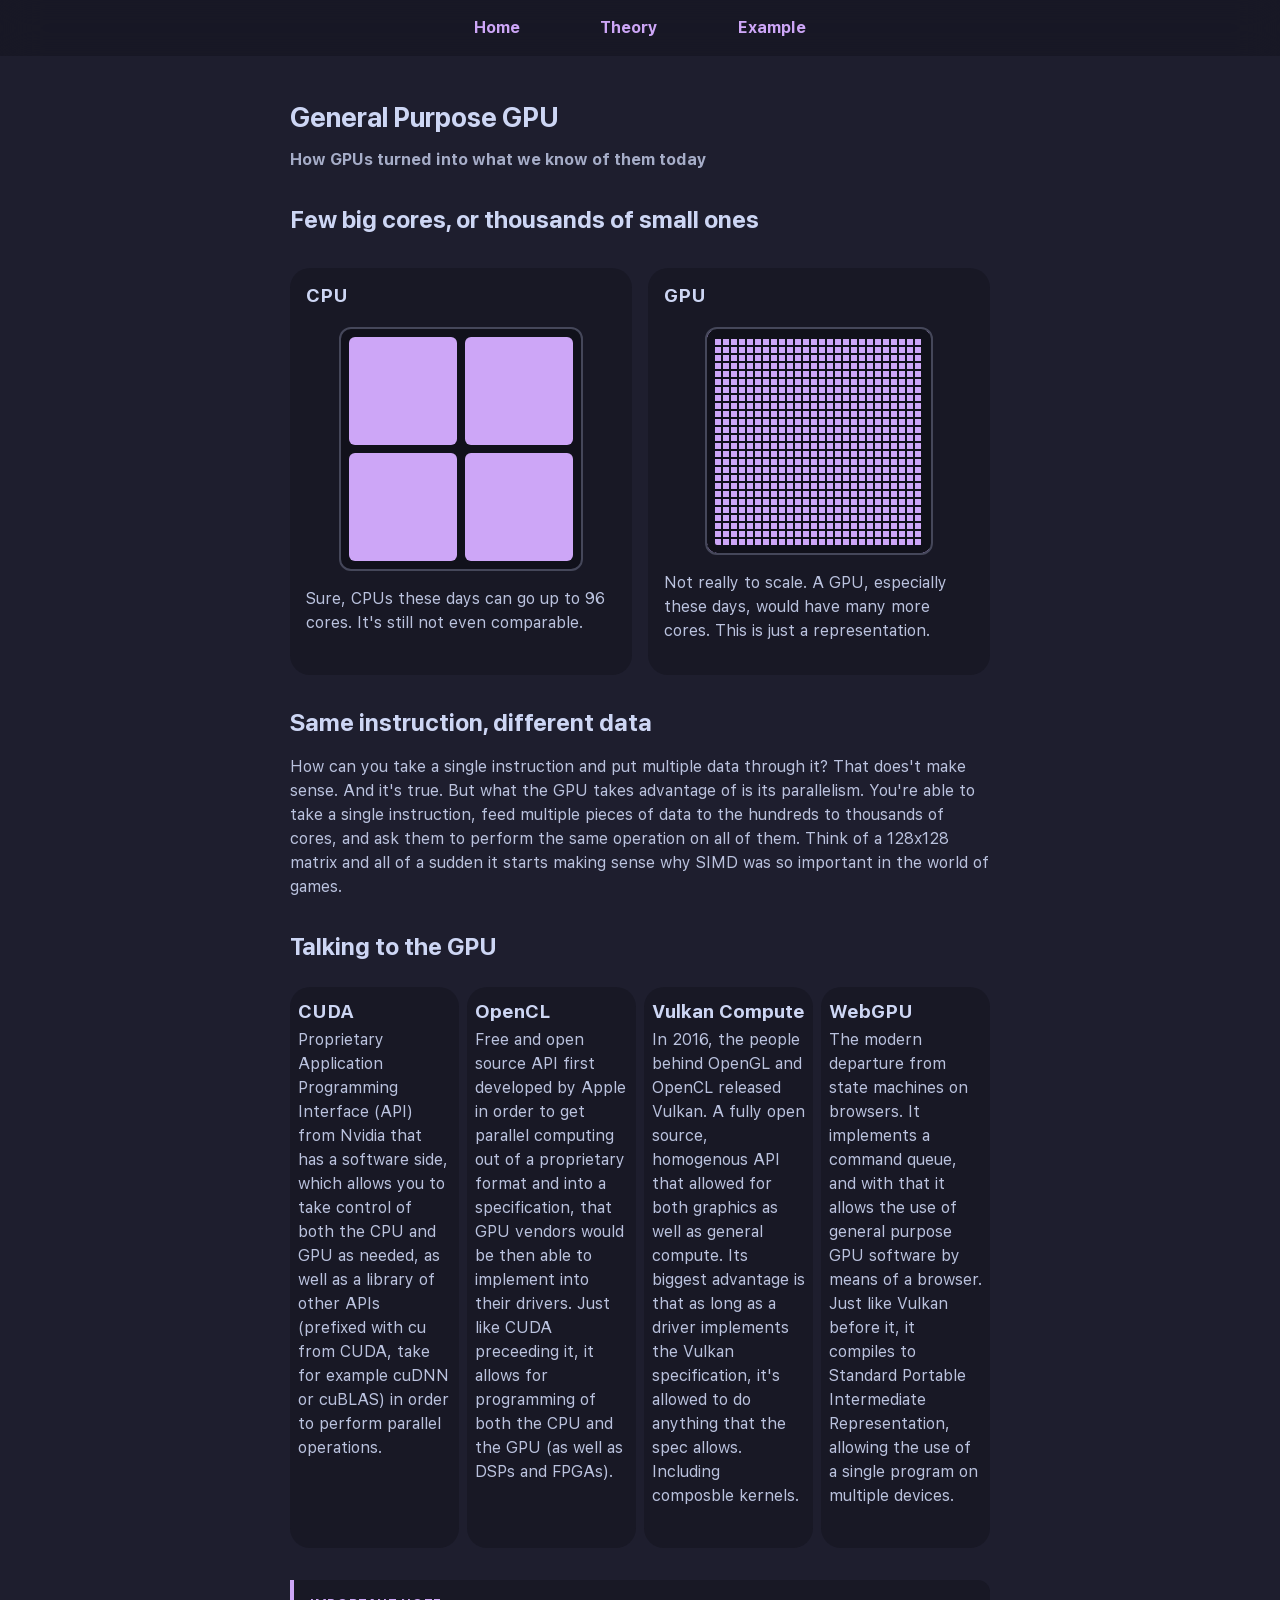
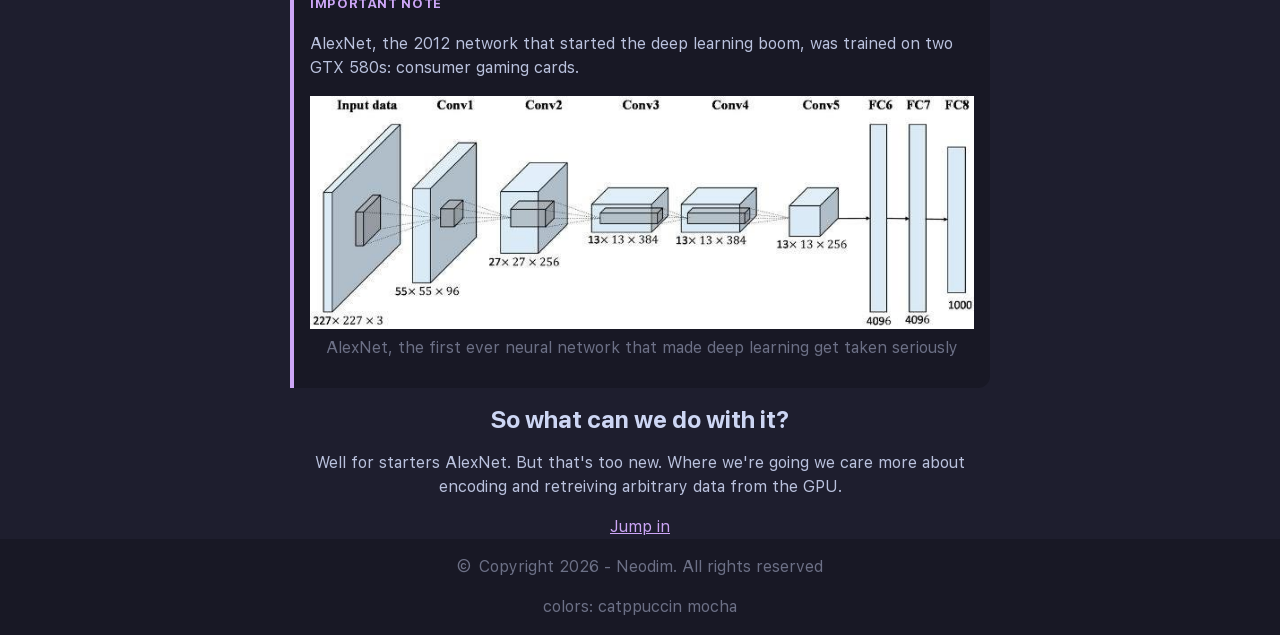
==== gpgpu.html @ 42725689 "final commit before final_v2 commit" ====
<!DOCTYPE HTML>
<html lang="en">
  <head>
    <meta charset="utf-8">
    <meta name="viewport" content="width=device-width, initial-scale=1.0">
    <link rel="stylesheet" href="css/style.css">
    <link rel="stylesheet" href="css/cards.css">
    <link rel="stylesheet" href="css/gpgpu.css">
    <title>General Purpose Operations</title>
  </head>

  <body>

    <header>
      <nav class="navbar">
        <ul>
          <li><a href="index.html"><b>Home</b></a></li>
          <li><button><b>Theory</b></button>
            <ul class="hoverbutton">
              <li><a href="gpu.html"><b>GPU</b></a></li>
              <li><a href="gpgpu.html"><b>GPGPU</b></a></li>
              <li><a href="mnist.html"><b>MNIST</b></a></li>
            </ul>
          </li>
          <li><a href="example.html"><b>Example</b></a></li>
        </ul>
      </nav>
    </header>

    <main>
      <hgroup>
        <h1>General Purpose GPU</h1>
        <p><b>How GPUs turned into what we know of them today</b></p>
      </hgroup>
      
      <section class="versus">
        <h2>Few big cores, or thousands of small ones</h2>
        <article class="chip cpu">
          <h3>CPU</h3>
          <div class="die" aria-hidden="true">
            <span></span><span></span><span></span><span></span>
          </div>
          <p>Sure, CPUs these days can go up to 96 cores. It's still not even comparable.</p>
        </article>
        <article class="chip gpu">
          <h3>GPU</h3>
          <div class="die" aria-hidden="true"></div>
          <p>Not really to scale. A GPU, especially these days, would have many more cores. This is just a representation.</p>
        </article>
      </section>

      <section>
        <h2>Same instruction, different data</h2>
        <p>How can you take a single instruction and put multiple data through it? That does't make sense. And it's true. But what the GPU takes advantage of is its parallelism. You're able to take a single instruction, feed multiple pieces of data to the hundreds to thousands of cores, and ask them to perform the same operation on all of them. Think of a 128x128 matrix and all of a sudden it starts making sense why SIMD was so important in the world of games.</p>
      </section>

      <section class="cards">
        <h2>Talking to the GPU</h2>
        <article>
          <h3>CUDA</h3>
          <p>Proprietary Application Programming Interface (API) from Nvidia that has a software side, which allows you to take control of both the CPU and GPU as needed, as well as a library of other APIs (prefixed with cu from CUDA, take for example cuDNN or cuBLAS) in order to perform parallel operations.</p>
        </article>
        <article>
          <h3>OpenCL</h3>
          <p>Free and open source API first developed by Apple in order to get parallel computing out of a proprietary format and into a specification, that GPU vendors would be then able to implement into their drivers. Just like CUDA preceeding it, it allows for programming of both the CPU and the GPU (as well as DSPs and FPGAs).</p>
        </article>
        <article>
          <h3>Vulkan Compute</h3>
          <p>In 2016, the people behind OpenGL and OpenCL released Vulkan. A fully open source, homogenous API that allowed for both graphics as well as general compute. Its biggest advantage is that as long as a driver implements the Vulkan specification, it's allowed to do anything that the spec allows. Including composble kernels.</p>
        </article>
        <article>
          <h3>WebGPU</h3>
          <p>The modern departure from state machines on browsers. It implements a command queue, and with that it allows the use of general purpose GPU software by means of a browser. Just like Vulkan before it, it compiles to Standard Portable Intermediate Representation, allowing the use of a single program on multiple devices.</p>
        </article>
      </section>

      <aside>
        <p>AlexNet, the 2012 network that started the deep learning boom, was trained on two GTX 580s: consumer gaming cards.</p>
        <figure>
          <img src="images/alex.jpg" alt="AlexNet">
          <figcaption>AlexNet, the first ever neural network that made deep learning get taken seriously</figcaption>
        </figure>
      </aside>

      <section class="mnist">
        <h2>So what can we do with it?</h2>
        <p>Well for starters AlexNet. But that's too new. Where we're going we care more about encoding and retreiving arbitrary data from the GPU.</p>
        <a href="mnist.html">Jump in</a>
    </main>

    <footer>
      <p id="copyright">Copyright 2026 - Neodim. All rights reserved</p>
      <p>colors: catppuccin mocha</p>
    </footer>
  </body>
</html>
---- css/style.css ----
@font-face {
  font-family: SF-Pro;
  src: url(../fonts/SF-Pro.ttf);
}

@keyframes dropdown-in {
  from { 
    opacity: 0%;
    transform: translateY(-0.5em);
  } 
  to {
    opacity: 100%;
    transform: none; 
  }
}

:root {
  --maintxt: #cdd6f4;
  --mainpara: #bac2de;
  --secondtxt: #a6adc8;
  --muted: #6c7086;
  --accent: #cda6f7;
  --accent1: #cba6f7;
  --card: #313244;
  --border: #45475a;
  --bg: #1e1e2e;
  --darkbg: #181825;
  --darkbgtr: #181825cc;
  --darkbgtr2: #181825e6;
  --darkestbg: #11111b;
}

html {
  font-family: SF-Pro, system-ui;
  color: var(--maintxt);
  background-color: var(--bg);
}

body {
  margin: 0px;
  line-height: 150%;
  min-height: 100dvh;
  display: flex;
  flex-direction: column;
}

main {
  color: var(--mainpara);
  flex-grow: 1;
  max-width: 70ch;
  margin-top: 2em;
  margin-left: auto;
  margin-right: auto;
  padding-left: 2rem;
  padding-right: 2rem;
}

h1, h2, h3 {
  color: var(--maintxt);
}

h1 {
  font-size: 1.7rem;
}

h2 {
  font-size: 1.5rem;
}

header {
  position: sticky;
  padding-top: 1em;
  padding-bottom: 1em;
  top: 0px;
  z-index: 1;
}

nav ul {
  padding: 0px;
  margin: 0px 0px 0px 0px;
}

nav > ul {
  display: flex;
  justify-content: center;
  gap: 2em;
}

@media screen and (min-width: 800px) {
  nav > ul {
    gap: 5em;
  }
}

nav li {
  list-style-type: none;
}

nav ul li {
  position: relative;
}

header::before {
  content: "";
  position: absolute;
  top: 0px;
  right: 0px;
  bottom: 0px;
  left: 0px;
  background-color: var(--darkbgtr2);
  backdrop-filter: blur(20px);
  z-index: -1;
  transition: bottom 0.4s, background-color 0.9s;
}

header:has(li:hover .hoverbutton)::before, header:has(li:focus-within .hoverbutton)::before {
  background-color: var(--darkbgtr);
  bottom: -5rem;
}

nav ul li button {
  background-color: transparent;
  cursor: pointer;
  padding: 0px;
  border: 0px;
  color: var(--accent);
  font: inherit;
}

.navbar a {
  text-decoration-line: none;
}

.navbar a:visited {
  color: var(--accent);
}

.hoverbutton {
  display: none;
  position: absolute;
  padding-top: 0.5em;
  padding-bottom: 0.5em;
  z-index: 2;
}

li:hover .hoverbutton, li:focus-within .hoverbutton {
  display: flex;
  flex-direction: column;
  align-items: center;
  animation-name: dropdown-in;
  animation-duration: 0.4s;
  animation-timing-function: ease-out;
}

hgroup p {
  color: var(--secondtxt);  
}

a {
  color: var(--accent);
}

a:visited {
  color: var(--accent1);
}

footer {
  color: var(--muted);
  background-color: var(--darkbg);
  text-align: center;
}

#copyright::before {
  content: "\00A9";
  margin-right: 0.5em;
}
---- css/cards.css ----
.cards {
  display: grid;
  grid-template-columns: 1fr;
  gap: 0.5em;
  padding-bottom: 1em;
}

@media screen and (min-width: 600px) {
  .cards {
    grid-template-columns: repeat(2, 1fr);
  }
}

@media screen and (min-width: 900px) {
  .cards {
    grid-template-columns: repeat(4, 1fr);
  }
}

.cards h2 {
  grid-column: 1/-1;
}

.cards article {
  background-color: var(--darkbg);
  border-radius: 20px;
  padding: 0.5em;
  display: flex;
  flex-direction: column;
  transition: transform 0.25s ease-out, box-shadow 0.5s ease-out, background-color 0.4s;
}

.cards article:hover, .cards article:focus-within {
  transform: translateY(-6px);
  box-shadow: 0 12px 24px var(--darkestbg);
  background-color: var(--card);
}

@media (prefers-reduced-motion: reduce) {
  .cards article {
    transition: none;
  }

  .cards article:hover, .cards article:focus-within {
    transform: none;
  }
}

.cards img {
  height: 5em;
  object-fit: cover;
  border-top-left-radius: 20px;
  border-top-right-radius: 20px;
  margin: -0.5em;
  padding-bottom: 0.5em;
}

.cards h3 {
  margin-bottom: 0.1em;
  margin-top: 0.3em;
}

.cards p {
  padding-bottom: 1em;
  margin-top: 0.1em;
}

.cards a {
  text-decoration: none;
  align-self: flex-start;
  margin-top: auto;
  padding-bottom: 1em;
}

.cards a:hover, .cards a:focus-within {
  text-decoration: underline;
}

.cards a::after {
  content: "\203A";
  display: inline-block;
  padding-left: 0.2em;
}
---- css/gpgpu.css ----
.versus {
  display: grid;
  grid-template-columns: 1fr;
  gap: 1em;
  padding-bottom: 1em;
}

@media screen and (min-width: 600px) {
  .versus {
    grid-template-columns: 1fr 1fr;
  }
}

.versus h2 {
  grid-column: 1 / -1;
}

.chip {
  padding: 1em;
  background-color: var(--darkbg);
  border-radius: 20px;
}

.chip h3 {
  margin-top: 0px;
}

.die {
  aspect-ratio: 1;
  max-width: 14em;
  margin: 0 auto 1em;
  border: 2px solid var(--border);
  border-radius: 12px;
  background-color: var(--darkestbg);
}

.cpu .die {
  display: grid;
  grid-template-columns: 1fr 1fr;
  gap: 8px;
  padding: 8px;
}

.cpu .die span {
  background-color: var(--accent);
  border-radius: 6px;
}

.gpu .die {
  background-image:
    repeating-linear-gradient(90deg, transparent 0 6px, var(--darkestbg) 6px 8px),
    repeating-linear-gradient(0deg, var(--accent) 0 6px, var(--darkestbg) 6px 8px);
  box-shadow: inset 0 0 0 8px var(--darkestbg);
}

aside {
  margin: 1em 0;
  padding: 0.75em 1em;
  background-color: var(--darkbg);
  border-left: 4px solid var(--accent);
  border-radius: 0 12px 12px 0;
}

aside::before {
  content: "Important note";
  display: block;
  color: var(--accent);
  font-size: 0.8rem;
  font-weight: bold;
  letter-spacing: 0.05em;
  text-transform: uppercase;
}

aisde figure:last-child {
  margin-bottom: 0px;
}

figure {
  margin: 1em 0;
}

figure img {
  width: 100%;
}

figcaption {
  color: var(--muted);
  text-align: center;
}

.mnist:last-child {
  text-align: center;
}
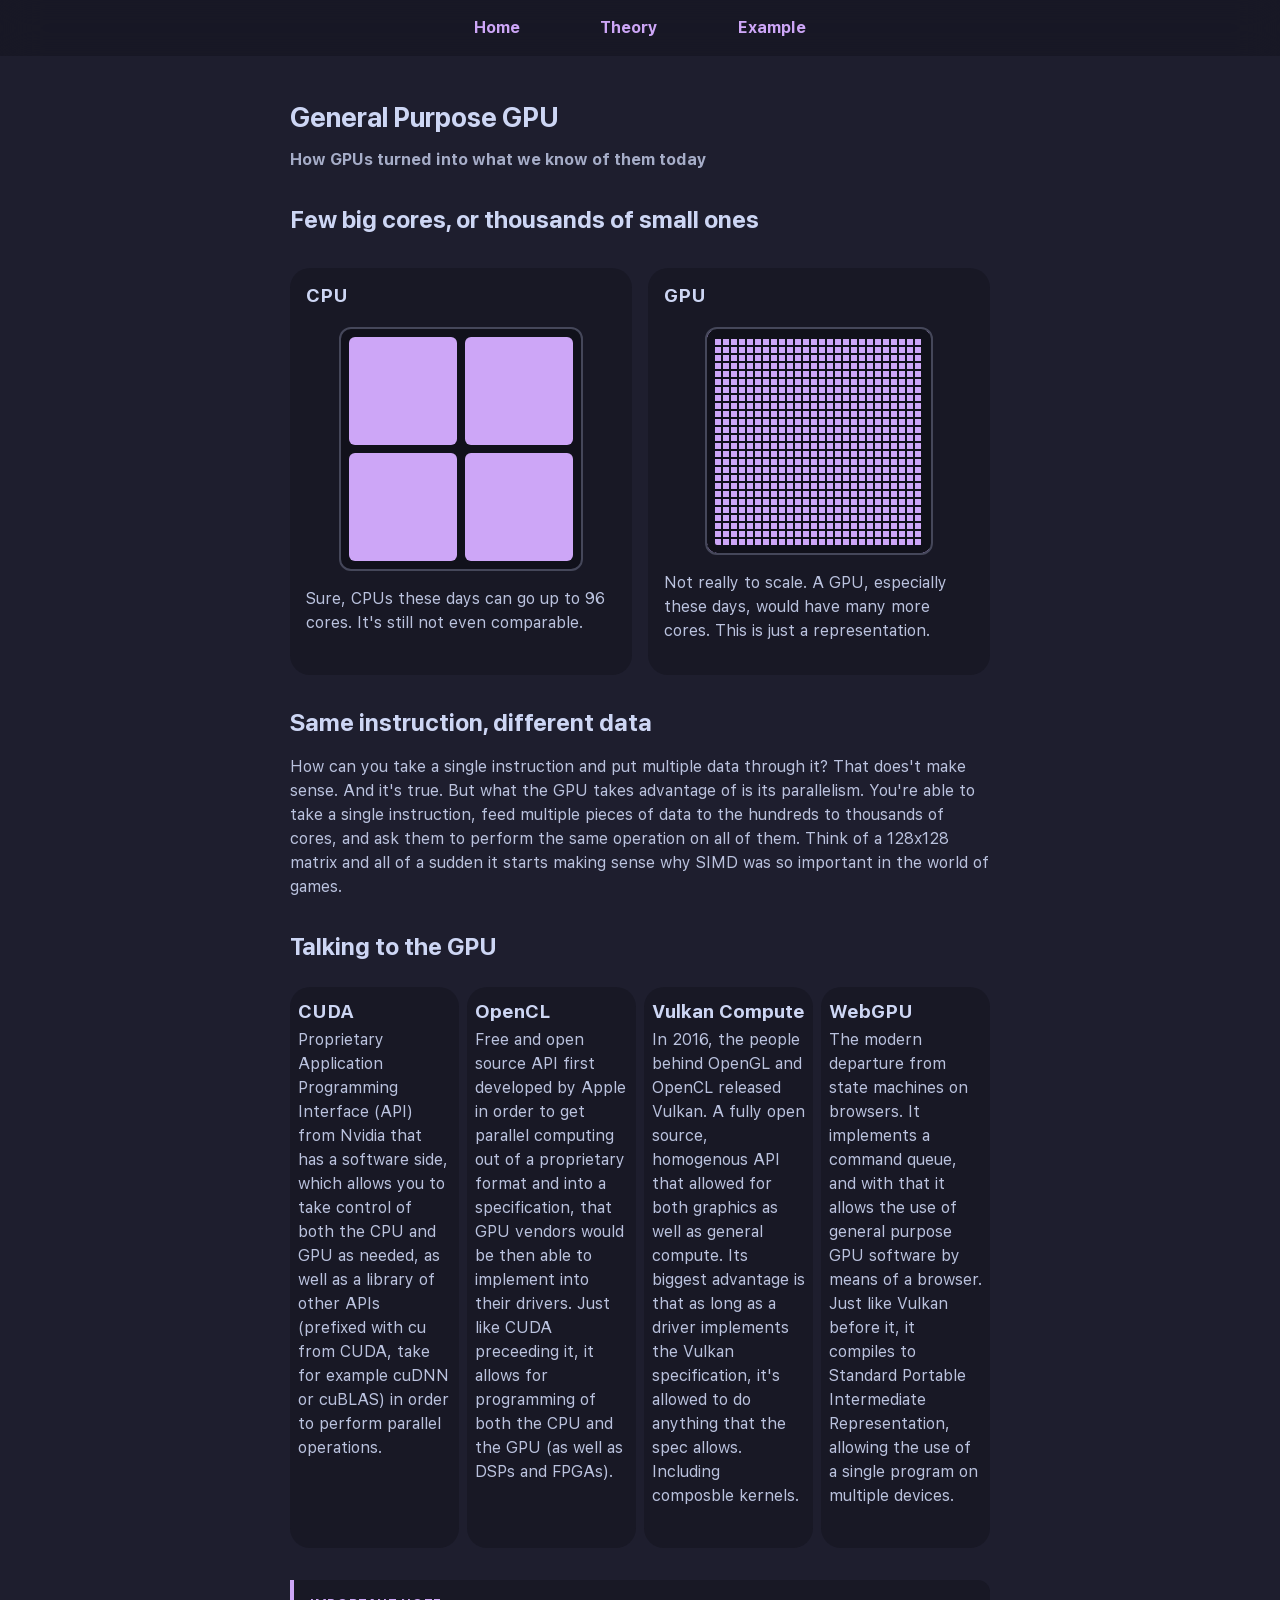
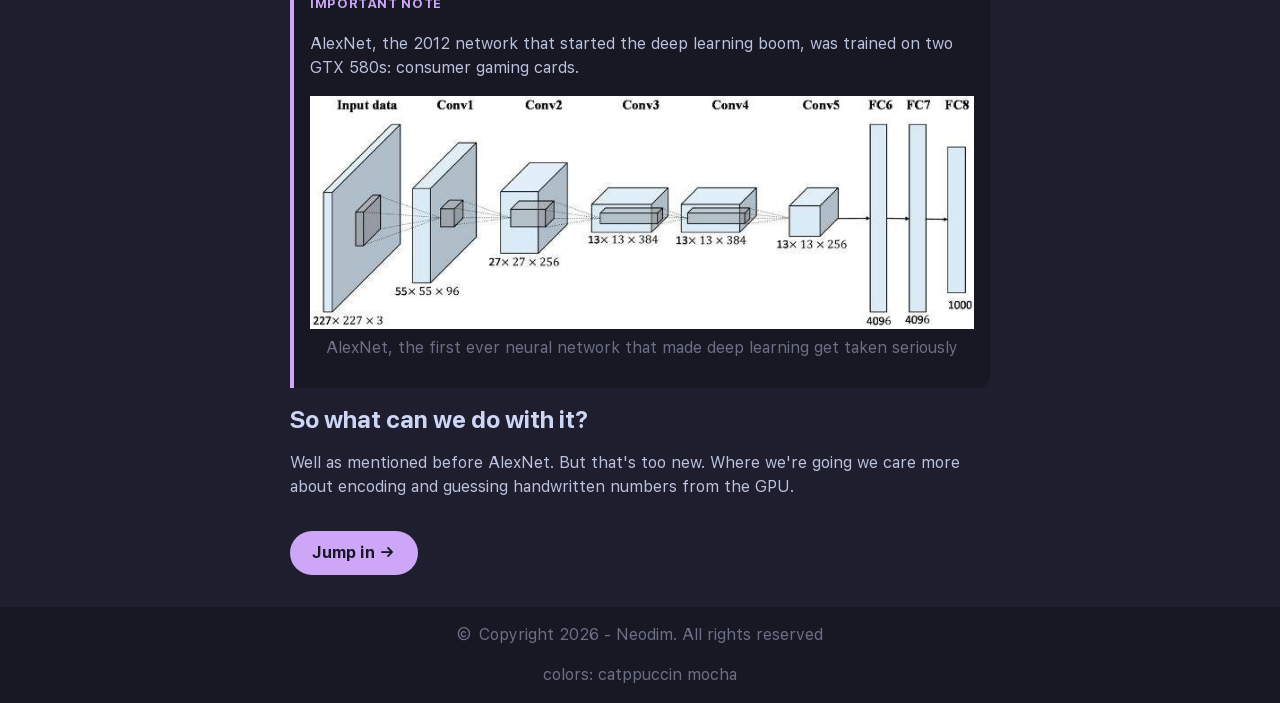
==== commit ebb66ce3: "final_v2 commit before phase 2 begins" ====
--- a/gpgpu.html
+++ b/gpgpu.html
@@ -82,10 +82,10 @@
         </figure>
       </aside>
 
-      <section class="mnist">
+      <section>
         <h2>So what can we do with it?</h2>
-        <p>Well for starters AlexNet. But that's too new. Where we're going we care more about encoding and retreiving arbitrary data from the GPU.</p>
-        <a href="mnist.html">Jump in</a>
+        <p>Well as mentioned before AlexNet. But that's too new. Where we're going we care more about encoding and guessing handwritten numbers from the GPU.</p>
+        <a class="jump" href="mnist.html">Jump in</a>
     </main>
 
     <footer>
--- a/css/gpgpu.css
+++ b/css/gpgpu.css
@@ -88,6 +88,24 @@
   text-align: center;
 }
 
-.mnist:last-child {
-  text-align: center;
+
+.jump, .jump:visited {
+  display: inline-block;
+  margin: 1em 0 2em;
+  padding: 0.6em 1.4em;
+  color: var(--darkbg);
+  background-color: var(--accent);
+  border-radius: 999px;
+  font-weight: bold;
+  text-decoration: none;
+  transition: transform 0.15s ease-out, background-color 0.4s;
 }
+
+.jump::after {
+  content: " \2192";
+}
+
+.jump:hover, .jump:focus {
+  transform: translateY(-2px);
+  background-color: var(--maintxt);
+}
